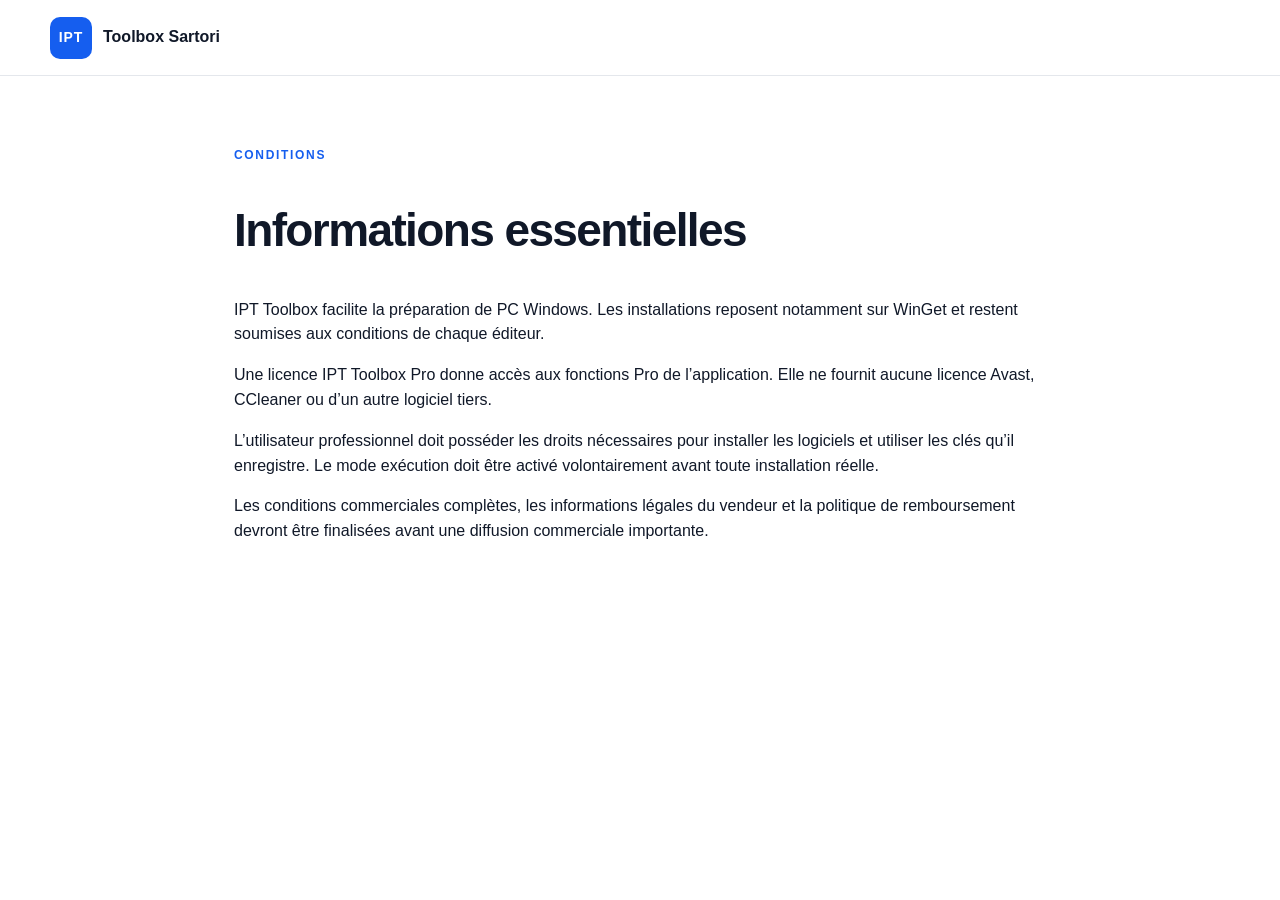
==== docs/conditions.html @ 793c79e3 "Ajoute le site officiel GitHub Pages" ====
<!doctype html><html lang="fr"><head><meta charset="utf-8"><meta name="viewport" content="width=device-width,initial-scale=1"><title>Conditions — IPT Toolbox Sartori</title><link rel="stylesheet" href="styles.css"></head><body><header class="nav"><a class="brand" href="index.html"><span class="brand-mark">IPT</span><span>Toolbox Sartori</span></a></header><main class="doc"><p class="eyebrow">CONDITIONS</p><h1>Informations essentielles</h1><p>IPT Toolbox facilite la préparation de PC Windows. Les installations reposent notamment sur WinGet et restent soumises aux conditions de chaque éditeur.</p><p>Une licence IPT Toolbox Pro donne accès aux fonctions Pro de l’application. Elle ne fournit aucune licence Avast, CCleaner ou d’un autre logiciel tiers.</p><p>L’utilisateur professionnel doit posséder les droits nécessaires pour installer les logiciels et utiliser les clés qu’il enregistre. Le mode exécution doit être activé volontairement avant toute installation réelle.</p><p>Les conditions commerciales complètes, les informations légales du vendeur et la politique de remboursement devront être finalisées avant une diffusion commerciale importante.</p></main></body></html>
---- docs/styles.css ----
:root{--ink:#101828;--muted:#667085;--line:#e4e7ec;--soft:#f2f4f7;--blue:#155eef;--blue2:#004eeb;--navy:#0b1f3a;--green:#079455;--white:#fff}*{box-sizing:border-box}html{scroll-behavior:smooth}body{margin:0;font-family:Inter,"Segoe UI",Arial,sans-serif;color:var(--ink);background:#fff;line-height:1.55}a{color:inherit;text-decoration:none}.nav{height:76px;padding:0 max(24px,calc((100% - 1180px)/2));display:flex;align-items:center;justify-content:space-between;border-bottom:1px solid var(--line);position:sticky;top:0;background:rgba(255,255,255,.94);backdrop-filter:blur(14px);z-index:10}.brand{display:flex;align-items:center;gap:11px;font-weight:800}.brand-mark{display:grid;place-items:center;width:42px;height:42px;border-radius:10px;background:var(--blue);color:#fff;font-size:14px;letter-spacing:.06em}.nav nav{display:flex;align-items:center;gap:26px;font-size:14px;font-weight:650}.nav-cta{background:var(--ink);color:#fff;padding:11px 17px;border-radius:9px}.hero{max-width:1180px;margin:auto;padding:90px 24px 72px;display:grid;grid-template-columns:1.05fr .95fr;gap:70px;align-items:center}.eyebrow{color:var(--blue);font-size:12px;font-weight:850;letter-spacing:.14em;margin:0 0 16px}.hero h1{font-size:clamp(42px,5vw,68px);line-height:1.02;letter-spacing:-.045em;margin:0 0 24px;max-width:740px}.lead{font-size:20px;color:var(--muted);max-width:650px}.actions{display:flex;gap:12px;margin:34px 0 24px;flex-wrap:wrap}.button{display:inline-flex;justify-content:center;align-items:center;padding:14px 20px;border-radius:10px;font-weight:750}.primary{background:var(--blue);color:#fff;box-shadow:0 8px 24px #155eef2d}.primary:hover{background:var(--blue2)}.secondary{border:1px solid var(--line);background:#fff}.trust{display:flex;gap:18px;flex-wrap:wrap;color:#475467;font-size:13px}.hero-card{background:#fff;border:1px solid #d0d5dd;border-radius:18px;box-shadow:0 28px 70px #10182824;padding:24px;transform:rotate(1deg)}.card-top{display:flex;align-items:center;gap:10px;font-size:18px}.logo-mini{background:var(--blue);color:white;border-radius:7px;padding:7px;font-size:11px}.pro-pill{margin-left:auto;background:#ecfdf3;color:#027a48;padding:5px 9px;border-radius:30px;font-size:10px}.machine{margin:22px 0;padding:13px;background:var(--soft);border-radius:8px;font-size:12px;color:#475467}.profile{display:flex;justify-content:space-between;border-bottom:1px solid var(--line);padding-bottom:12px;font-size:13px}.package-grid{display:grid;grid-template-columns:1fr 1fr;gap:9px;margin:18px 0;font-size:13px}.package-grid span{padding:10px;border:1px solid var(--line);border-radius:7px}.simulation{display:flex;align-items:center;gap:9px;color:var(--green);font-size:11px;font-weight:800}.simulation i{width:8px;height:8px;border-radius:50%;background:var(--green)}.prepare{margin-top:16px;background:var(--ink);color:#fff;padding:13px;text-align:center;border-radius:8px;font-weight:800;font-size:13px}.metrics{border-block:1px solid var(--line);display:grid;grid-template-columns:repeat(4,1fr);max-width:1180px;margin:auto}.metrics div{padding:28px;text-align:center;border-right:1px solid var(--line)}.metrics div:last-child{border:0}.metrics strong{display:block;font-size:28px}.metrics span{font-size:13px;color:var(--muted)}.section{max-width:1180px;margin:auto;padding:100px 24px}.section h2{font-size:clamp(34px,4vw,50px);line-height:1.1;letter-spacing:-.035em;margin:0 0 42px}.features{display:grid;grid-template-columns:repeat(3,1fr);gap:18px}.features article{border:1px solid var(--line);border-radius:14px;padding:26px}.features h3{margin:18px 0 8px}.features p,.demo p,.pricing-intro p,.download p{color:var(--muted)}.icon{display:grid;place-items:center;width:42px;height:42px;border-radius:10px;background:#eff4ff;color:var(--blue);font-size:22px}.demo{display:grid;grid-template-columns:1fr 1fr;gap:80px;background:var(--soft);max-width:none;padding-inline:max(24px,calc((100% - 1180px)/2))}.demo ol{list-style:none;margin:0;padding:0}.demo li{display:flex;gap:18px;padding:20px 0;border-bottom:1px solid #d0d5dd}.demo li b{display:grid;place-items:center;width:38px;height:38px;border-radius:50%;background:var(--blue);color:#fff}.demo li span,.demo li strong{display:block}.demo li span{color:var(--muted)}.demo li strong{color:var(--ink);margin-bottom:3px}.pricing{display:grid;grid-template-columns:1.2fr .8fr .8fr;gap:22px;align-items:stretch}.pricing-intro{padding-right:28px}.price-card{border:1px solid var(--line);border-radius:16px;padding:28px;display:flex;flex-direction:column}.price-card.featured{border:2px solid var(--blue)}.price-card em{font-size:10px;color:var(--blue);font-style:normal;font-weight:850;letter-spacing:.1em;margin-bottom:12px}.price-card h3{font-size:34px;margin:8px 0}.price-card small{display:block;font-size:12px;color:var(--muted);font-weight:500}.price-card ul{padding-left:20px;color:#475467;flex:1}.download{max-width:none;background:var(--navy);color:#fff;padding-inline:max(24px,calc((100% - 1180px)/2));display:flex;align-items:center;justify-content:space-between;gap:40px}.download h2{margin-bottom:12px}.download p{color:#b9c7da;max-width:700px}.light{background:#fff;color:var(--navy);white-space:nowrap}footer{max-width:1180px;margin:auto;padding:40px 24px;display:grid;grid-template-columns:1fr auto;gap:25px;align-items:center}footer div:nth-child(2){display:flex;gap:20px;font-size:13px;color:var(--muted)}footer p{grid-column:1/-1;color:#98a2b3;font-size:12px}.doc{max-width:860px;margin:auto;padding:70px 24px 110px}.doc h1{font-size:46px;letter-spacing:-.035em}.doc h2{margin-top:45px}.doc pre{background:var(--navy);color:#d6e4ff;padding:18px;border-radius:10px;overflow:auto}.notice{background:#fffaeb;border:1px solid #fedf89;padding:16px;border-radius:10px}@media(max-width:900px){.nav nav a:not(.nav-cta){display:none}.hero{grid-template-columns:1fr;padding-top:60px}.hero-card{transform:none}.features{grid-template-columns:1fr 1fr}.metrics{grid-template-columns:1fr 1fr}.pricing{grid-template-columns:1fr}.demo{grid-template-columns:1fr}.download{display:block}.download .button{margin-top:20px}footer{grid-template-columns:1fr}footer div:nth-child(2){flex-wrap:wrap}}@media(max-width:560px){.features{grid-template-columns:1fr}.hero h1{font-size:40px}.metrics div{padding:20px 8px}.metrics strong{font-size:22px}.nav{height:68px}.nav-cta{padding:9px 12px}.package-grid{grid-template-columns:1fr}.section{padding-block:72px}}
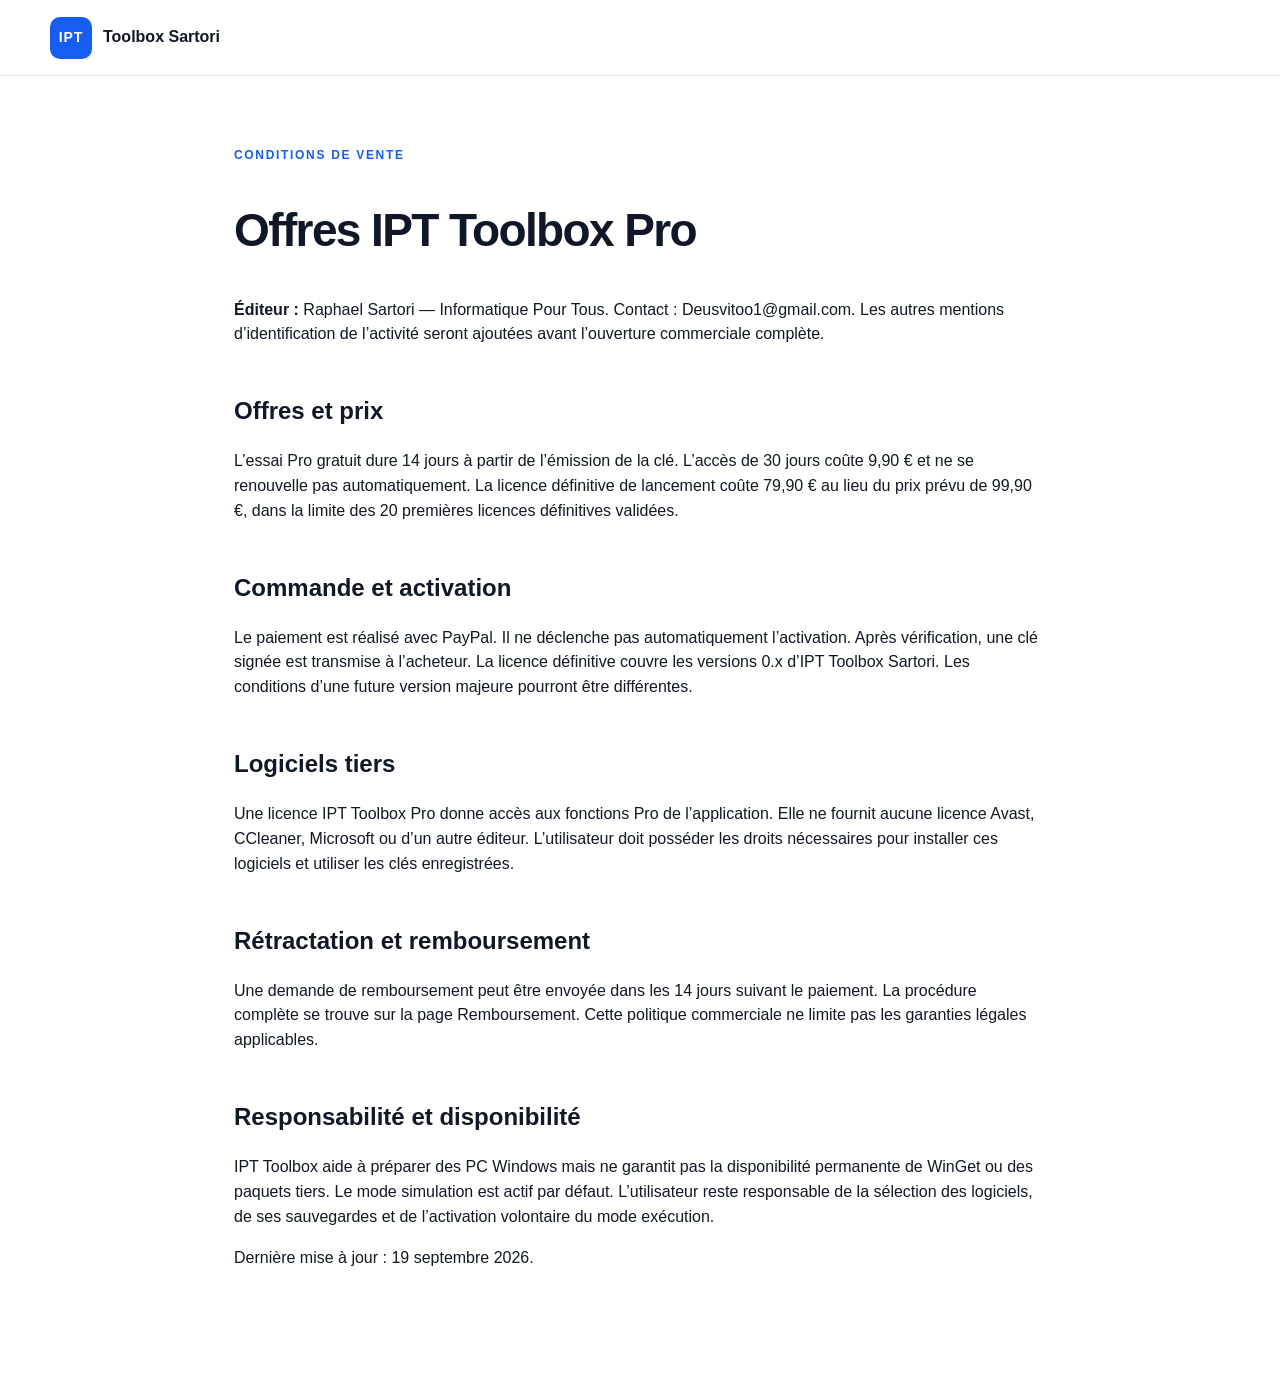
==== commit 95f02805: "Ajoute essai Pro et informations de confiance" ====
--- a/docs/conditions.html
+++ b/docs/conditions.html
@@ -1 +1 @@
-<!doctype html><html lang="fr"><head><meta charset="utf-8"><meta name="viewport" content="width=device-width,initial-scale=1"><title>Conditions — IPT Toolbox Sartori</title><link rel="stylesheet" href="styles.css"></head><body><header class="nav"><a class="brand" href="index.html"><span class="brand-mark">IPT</span><span>Toolbox Sartori</span></a></header><main class="doc"><p class="eyebrow">CONDITIONS</p><h1>Informations essentielles</h1><p>IPT Toolbox facilite la préparation de PC Windows. Les installations reposent notamment sur WinGet et restent soumises aux conditions de chaque éditeur.</p><p>Une licence IPT Toolbox Pro donne accès aux fonctions Pro de l’application. Elle ne fournit aucune licence Avast, CCleaner ou d’un autre logiciel tiers.</p><p>L’utilisateur professionnel doit posséder les droits nécessaires pour installer les logiciels et utiliser les clés qu’il enregistre. Le mode exécution doit être activé volontairement avant toute installation réelle.</p><p>Les conditions commerciales complètes, les informations légales du vendeur et la politique de remboursement devront être finalisées avant une diffusion commerciale importante.</p></main></body></html>
+<!doctype html><html lang="fr"><head><meta charset="utf-8"><meta name="viewport" content="width=device-width,initial-scale=1"><title>Conditions de vente — IPT Toolbox Sartori</title><link rel="stylesheet" href="styles.css"></head><body><header class="nav"><a class="brand" href="index.html"><span class="brand-mark">IPT</span><span>Toolbox Sartori</span></a></header><main class="doc"><p class="eyebrow">CONDITIONS DE VENTE</p><h1>Offres IPT Toolbox Pro</h1><p><strong>Éditeur :</strong> Raphael Sartori — Informatique Pour Tous. Contact : <a href="mailto:Deusvitoo1@gmail.com">Deusvitoo1@gmail.com</a>. Les autres mentions d’identification de l’activité seront ajoutées avant l’ouverture commerciale complète.</p><h2>Offres et prix</h2><p>L’essai Pro gratuit dure 14 jours à partir de l’émission de la clé. L’accès de 30 jours coûte 9,90 € et ne se renouvelle pas automatiquement. La licence définitive de lancement coûte 79,90 € au lieu du prix prévu de 99,90 €, dans la limite des 20 premières licences définitives validées.</p><h2>Commande et activation</h2><p>Le paiement est réalisé avec PayPal. Il ne déclenche pas automatiquement l’activation. Après vérification, une clé signée est transmise à l’acheteur. La licence définitive couvre les versions 0.x d’IPT Toolbox Sartori. Les conditions d’une future version majeure pourront être différentes.</p><h2>Logiciels tiers</h2><p>Une licence IPT Toolbox Pro donne accès aux fonctions Pro de l’application. Elle ne fournit aucune licence Avast, CCleaner, Microsoft ou d’un autre éditeur. L’utilisateur doit posséder les droits nécessaires pour installer ces logiciels et utiliser les clés enregistrées.</p><h2>Rétractation et remboursement</h2><p>Une demande de remboursement peut être envoyée dans les 14 jours suivant le paiement. La procédure complète se trouve sur la <a href="remboursement.html">page Remboursement</a>. Cette politique commerciale ne limite pas les garanties légales applicables.</p><h2>Responsabilité et disponibilité</h2><p>IPT Toolbox aide à préparer des PC Windows mais ne garantit pas la disponibilité permanente de WinGet ou des paquets tiers. Le mode simulation est actif par défaut. L’utilisateur reste responsable de la sélection des logiciels, de ses sauvegardes et de l’activation volontaire du mode exécution.</p><p>Dernière mise à jour : 19 septembre 2026.</p></main></body></html>
--- a/docs/styles.css
+++ b/docs/styles.css
@@ -1 +1,5 @@
 :root{--ink:#101828;--muted:#667085;--line:#e4e7ec;--soft:#f2f4f7;--blue:#155eef;--blue2:#004eeb;--navy:#0b1f3a;--green:#079455;--white:#fff}*{box-sizing:border-box}html{scroll-behavior:smooth}body{margin:0;font-family:Inter,"Segoe UI",Arial,sans-serif;color:var(--ink);background:#fff;line-height:1.55}a{color:inherit;text-decoration:none}.nav{height:76px;padding:0 max(24px,calc((100% - 1180px)/2));display:flex;align-items:center;justify-content:space-between;border-bottom:1px solid var(--line);position:sticky;top:0;background:rgba(255,255,255,.94);backdrop-filter:blur(14px);z-index:10}.brand{display:flex;align-items:center;gap:11px;font-weight:800}.brand-mark{display:grid;place-items:center;width:42px;height:42px;border-radius:10px;background:var(--blue);color:#fff;font-size:14px;letter-spacing:.06em}.nav nav{display:flex;align-items:center;gap:26px;font-size:14px;font-weight:650}.nav-cta{background:var(--ink);color:#fff;padding:11px 17px;border-radius:9px}.hero{max-width:1180px;margin:auto;padding:90px 24px 72px;display:grid;grid-template-columns:1.05fr .95fr;gap:70px;align-items:center}.eyebrow{color:var(--blue);font-size:12px;font-weight:850;letter-spacing:.14em;margin:0 0 16px}.hero h1{font-size:clamp(42px,5vw,68px);line-height:1.02;letter-spacing:-.045em;margin:0 0 24px;max-width:740px}.lead{font-size:20px;color:var(--muted);max-width:650px}.actions{display:flex;gap:12px;margin:34px 0 24px;flex-wrap:wrap}.button{display:inline-flex;justify-content:center;align-items:center;padding:14px 20px;border-radius:10px;font-weight:750}.primary{background:var(--blue);color:#fff;box-shadow:0 8px 24px #155eef2d}.primary:hover{background:var(--blue2)}.secondary{border:1px solid var(--line);background:#fff}.trust{display:flex;gap:18px;flex-wrap:wrap;color:#475467;font-size:13px}.hero-card{background:#fff;border:1px solid #d0d5dd;border-radius:18px;box-shadow:0 28px 70px #10182824;padding:24px;transform:rotate(1deg)}.card-top{display:flex;align-items:center;gap:10px;font-size:18px}.logo-mini{background:var(--blue);color:white;border-radius:7px;padding:7px;font-size:11px}.pro-pill{margin-left:auto;background:#ecfdf3;color:#027a48;padding:5px 9px;border-radius:30px;font-size:10px}.machine{margin:22px 0;padding:13px;background:var(--soft);border-radius:8px;font-size:12px;color:#475467}.profile{display:flex;justify-content:space-between;border-bottom:1px solid var(--line);padding-bottom:12px;font-size:13px}.package-grid{display:grid;grid-template-columns:1fr 1fr;gap:9px;margin:18px 0;font-size:13px}.package-grid span{padding:10px;border:1px solid var(--line);border-radius:7px}.simulation{display:flex;align-items:center;gap:9px;color:var(--green);font-size:11px;font-weight:800}.simulation i{width:8px;height:8px;border-radius:50%;background:var(--green)}.prepare{margin-top:16px;background:var(--ink);color:#fff;padding:13px;text-align:center;border-radius:8px;font-weight:800;font-size:13px}.metrics{border-block:1px solid var(--line);display:grid;grid-template-columns:repeat(4,1fr);max-width:1180px;margin:auto}.metrics div{padding:28px;text-align:center;border-right:1px solid var(--line)}.metrics div:last-child{border:0}.metrics strong{display:block;font-size:28px}.metrics span{font-size:13px;color:var(--muted)}.section{max-width:1180px;margin:auto;padding:100px 24px}.section h2{font-size:clamp(34px,4vw,50px);line-height:1.1;letter-spacing:-.035em;margin:0 0 42px}.features{display:grid;grid-template-columns:repeat(3,1fr);gap:18px}.features article{border:1px solid var(--line);border-radius:14px;padding:26px}.features h3{margin:18px 0 8px}.features p,.demo p,.pricing-intro p,.download p{color:var(--muted)}.icon{display:grid;place-items:center;width:42px;height:42px;border-radius:10px;background:#eff4ff;color:var(--blue);font-size:22px}.demo{display:grid;grid-template-columns:1fr 1fr;gap:80px;background:var(--soft);max-width:none;padding-inline:max(24px,calc((100% - 1180px)/2))}.demo ol{list-style:none;margin:0;padding:0}.demo li{display:flex;gap:18px;padding:20px 0;border-bottom:1px solid #d0d5dd}.demo li b{display:grid;place-items:center;width:38px;height:38px;border-radius:50%;background:var(--blue);color:#fff}.demo li span,.demo li strong{display:block}.demo li span{color:var(--muted)}.demo li strong{color:var(--ink);margin-bottom:3px}.pricing{display:grid;grid-template-columns:1.2fr .8fr .8fr;gap:22px;align-items:stretch}.pricing-intro{padding-right:28px}.price-card{border:1px solid var(--line);border-radius:16px;padding:28px;display:flex;flex-direction:column}.price-card.featured{border:2px solid var(--blue)}.price-card em{font-size:10px;color:var(--blue);font-style:normal;font-weight:850;letter-spacing:.1em;margin-bottom:12px}.price-card h3{font-size:34px;margin:8px 0}.price-card small{display:block;font-size:12px;color:var(--muted);font-weight:500}.price-card ul{padding-left:20px;color:#475467;flex:1}.download{max-width:none;background:var(--navy);color:#fff;padding-inline:max(24px,calc((100% - 1180px)/2));display:flex;align-items:center;justify-content:space-between;gap:40px}.download h2{margin-bottom:12px}.download p{color:#b9c7da;max-width:700px}.light{background:#fff;color:var(--navy);white-space:nowrap}footer{max-width:1180px;margin:auto;padding:40px 24px;display:grid;grid-template-columns:1fr auto;gap:25px;align-items:center}footer div:nth-child(2){display:flex;gap:20px;font-size:13px;color:var(--muted)}footer p{grid-column:1/-1;color:#98a2b3;font-size:12px}.doc{max-width:860px;margin:auto;padding:70px 24px 110px}.doc h1{font-size:46px;letter-spacing:-.035em}.doc h2{margin-top:45px}.doc pre{background:var(--navy);color:#d6e4ff;padding:18px;border-radius:10px;overflow:auto}.notice{background:#fffaeb;border:1px solid #fedf89;padding:16px;border-radius:10px}@media(max-width:900px){.nav nav a:not(.nav-cta){display:none}.hero{grid-template-columns:1fr;padding-top:60px}.hero-card{transform:none}.features{grid-template-columns:1fr 1fr}.metrics{grid-template-columns:1fr 1fr}.pricing{grid-template-columns:1fr}.demo{grid-template-columns:1fr}.download{display:block}.download .button{margin-top:20px}footer{grid-template-columns:1fr}footer div:nth-child(2){flex-wrap:wrap}}@media(max-width:560px){.features{grid-template-columns:1fr}.hero h1{font-size:40px}.metrics div{padding:20px 8px}.metrics strong{font-size:22px}.nav{height:68px}.nav-cta{padding:9px 12px}.package-grid{grid-template-columns:1fr}.section{padding-block:72px}}
+
+.video-section{padding-top:82px}.video-heading{display:grid;grid-template-columns:1.25fr .75fr;gap:50px;align-items:end}.video-heading h2{margin-bottom:0}.video-heading>p{color:var(--muted);font-size:18px}.video-section video{display:block;width:100%;margin-top:38px;border-radius:18px;background:var(--navy);box-shadow:0 24px 60px #10182824;border:1px solid var(--line)}@media(max-width:900px){.video-heading{grid-template-columns:1fr}}
+.beta-section{display:grid;grid-template-columns:1fr 1fr;gap:34px;align-items:center;background:linear-gradient(135deg,#edf6ff,#f8fbff);border:1px solid #cfe4f7;border-radius:24px}.beta-copy>p:not(.eyebrow){color:var(--muted);line-height:1.7}.beta-steps{list-style:none;padding:0;margin:0;display:grid;gap:14px}.beta-steps li{display:flex;gap:14px;align-items:flex-start;background:#fff;border:1px solid var(--line);border-radius:16px;padding:16px}.beta-steps b{display:grid;place-items:center;min-width:32px;height:32px;border-radius:50%;background:var(--blue);color:#fff}.beta-steps span{display:grid;gap:4px;color:var(--muted)}.beta-steps strong{color:var(--ink)}.beta-note{grid-column:1/-1;margin:0;padding:12px 16px;border-radius:12px;background:#fff7df;color:#704f00;font-size:.92rem}@media(max-width:760px){.beta-section{grid-template-columns:1fr}.beta-note{grid-column:auto}}
+.trust-section{background:#f8fbff;border:1px solid var(--line);border-radius:24px}.trust-grid{display:grid;grid-template-columns:repeat(3,1fr);gap:14px}.trust-grid a{display:grid;gap:5px;padding:18px;background:#fff;border:1px solid var(--line);border-radius:14px;color:var(--ink);text-decoration:none}.trust-grid a:hover{border-color:var(--blue);transform:translateY(-2px)}.trust-grid span,.hash-note{color:var(--muted);font-size:.92rem}.doc pre{overflow:auto;padding:16px;border-radius:12px;background:#0b1727;color:#d8e8ff}@media(max-width:760px){.trust-grid{grid-template-columns:1fr}}
